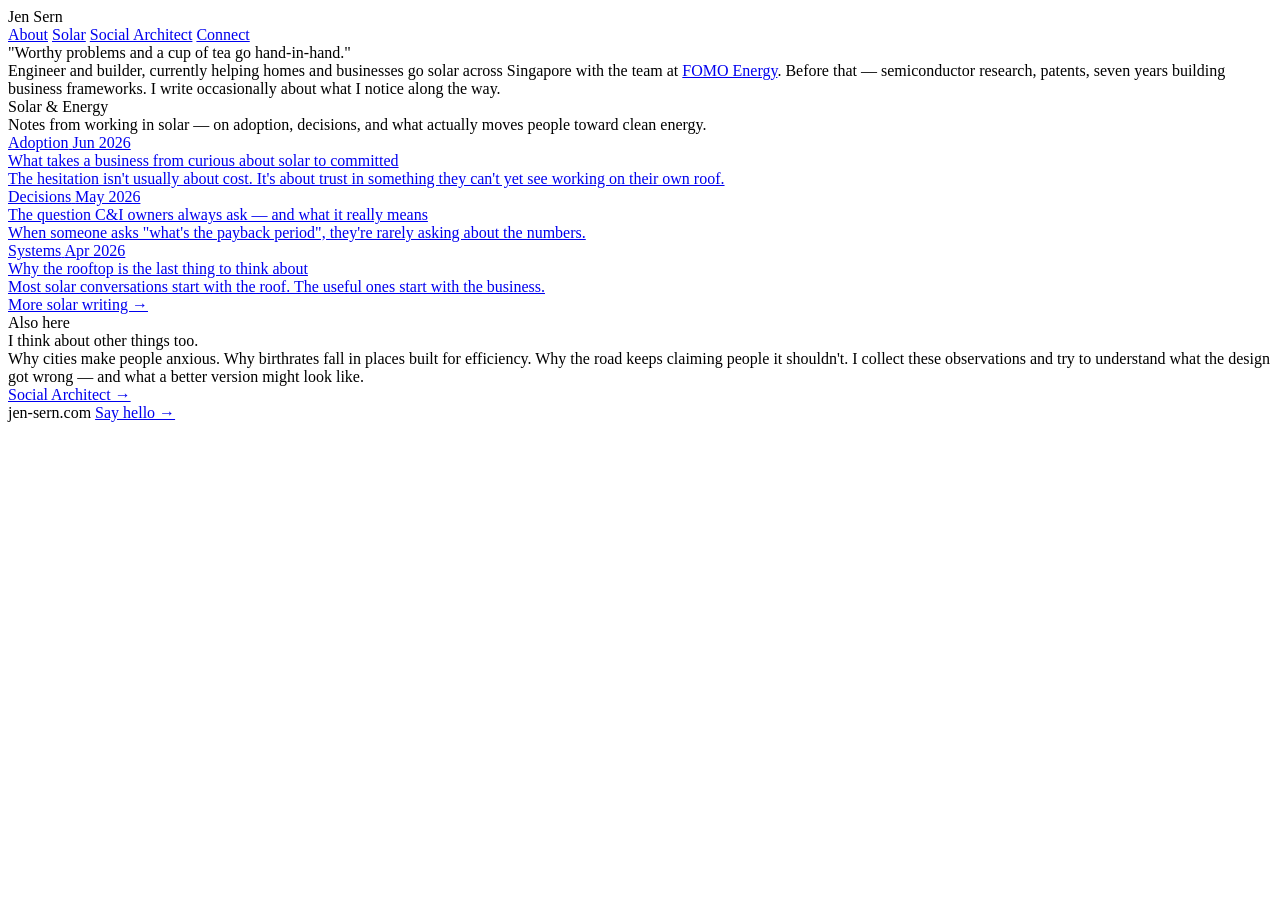
==== index.html @ 54c67ee9 "Add index.html" ====
<!DOCTYPE html>
<html lang="en">
<head>
  <meta charset="UTF-8">
  <meta name="viewport" content="width=device-width, initial-scale=1.0">
  <title>Jen Sern — Engineer, Builder, Observer</title>
  <meta name="description" content="Engineer and builder working in solar energy across Singapore. Occasional writer on clean energy, cities, and the systems that shape how we live.">
  <meta property="og:title" content="Jen Sern">
  <meta property="og:description" content="Engineer and builder working in solar energy across Singapore.">
  <meta property="og:url" content="https://jen-sern.com">
  <meta property="og:type" content="website">
  <link rel="canonical" href="https://jen-sern.com">
  <link rel="stylesheet" href="css/style.css">
</head>
<body>

  <nav>
    <div class="container">
      <span class="nav-name">Jen Sern</span>
      <div class="nav-links">
        <a href="about.html">About</a>
        <a href="solar/">Solar</a>
        <a href="social-architect/">Social Architect</a>
        <a href="about.html#connect">Connect</a>
      </div>
    </div>
  </nav>

  <main>

    <section class="hero">
      <div class="container">
        <div class="hero-quote">"Worthy problems and a cup of tea go hand-in-hand."</div>
        <div class="hero-body">
          Engineer and builder, currently helping homes and businesses go solar across Singapore with the team at <a href="https://fomo.energy" target="_blank" rel="noopener">FOMO Energy</a>. Before that — semiconductor research, patents, seven years building business frameworks. I write occasionally about what I notice along the way.
        </div>
      </div>
    </section>

    <section class="section">
      <div class="container">
        <div class="section-label">Solar &amp; Energy</div>
        <div class="section-desc">Notes from working in solar — on adoption, decisions, and what actually moves people toward clean energy.</div>

        <div class="post-list">

          <a href="solar/what-takes-a-business-from-curious-to-committed.html" class="post-item">
            <div class="post-meta">
              <span class="post-tag">Adoption</span>
              <span class="post-date">Jun 2026</span>
            </div>
            <div>
              <div class="post-title">What takes a business from curious about solar to committed</div>
              <div class="post-excerpt">The hesitation isn't usually about cost. It's about trust in something they can't yet see working on their own roof.</div>
            </div>
          </a>

          <a href="solar/the-question-ci-owners-always-ask.html" class="post-item">
            <div class="post-meta">
              <span class="post-tag">Decisions</span>
              <span class="post-date">May 2026</span>
            </div>
            <div>
              <div class="post-title">The question C&amp;I owners always ask — and what it really means</div>
              <div class="post-excerpt">When someone asks "what's the payback period", they're rarely asking about the numbers.</div>
            </div>
          </a>

          <a href="solar/why-the-rooftop-is-the-last-thing-to-think-about.html" class="post-item">
            <div class="post-meta">
              <span class="post-tag">Systems</span>
              <span class="post-date">Apr 2026</span>
            </div>
            <div>
              <div class="post-title">Why the rooftop is the last thing to think about</div>
              <div class="post-excerpt">Most solar conversations start with the roof. The useful ones start with the business.</div>
            </div>
          </a>

        </div>
        <a href="solar/" class="section-more">More solar writing →</a>
      </div>
    </section>

    <section class="sa-teaser">
      <div class="container">
        <div class="sa-inner">
          <div class="sa-eyebrow">Also here</div>
          <div class="sa-headline">I think about other things too.</div>
          <div class="sa-body">
            Why cities make people anxious. Why birthrates fall in places built for efficiency. Why the road keeps claiming people it shouldn't. I collect these observations and try to understand what the design got wrong — and what a better version might look like.
          </div>
          <a href="social-architect/" class="sa-link">Social Architect →</a>
        </div>
      </div>
    </section>

  </main>

  <footer>
    <div class="container">
      <span class="footer-left">jen-sern.com</span>
      <a href="about.html#connect" class="footer-right">Say hello →</a>
    </div>
  </footer>

</body>
</html>
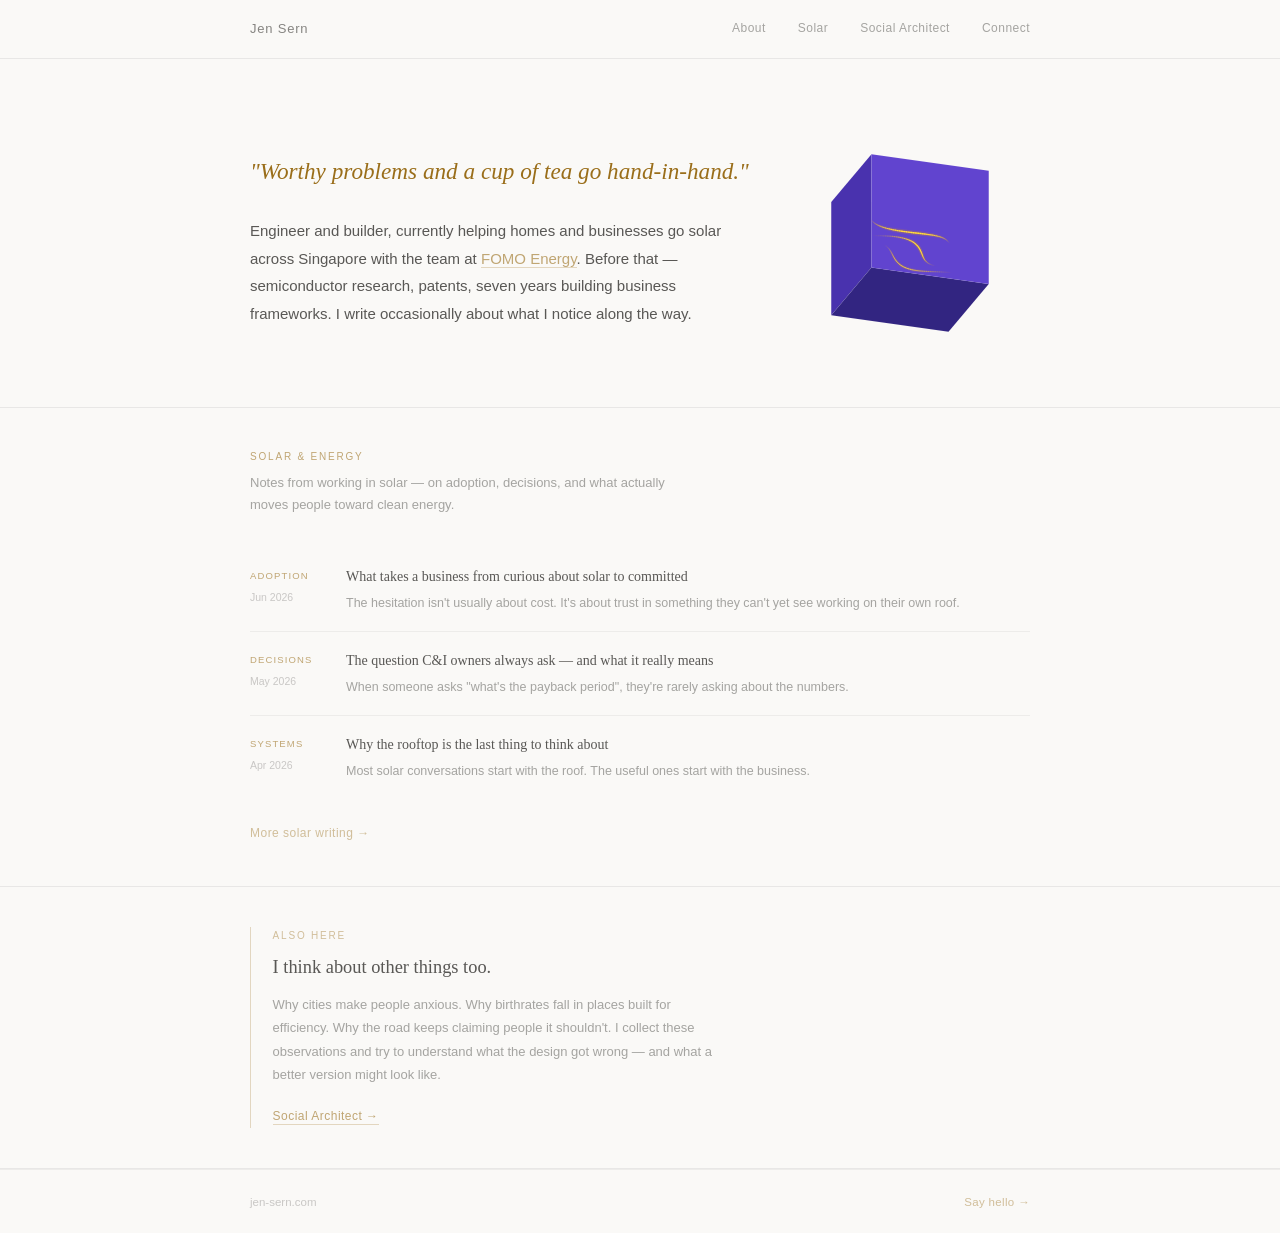
==== commit 76a80a05: "Add spinning cube to homepage hero" ====
--- a/index.html
+++ b/index.html
@@ -30,12 +30,167 @@
 
     <section class="hero">
       <div class="container">
-        <div class="hero-quote">"Worthy problems and a cup of tea go hand-in-hand."</div>
-        <div class="hero-body">
-          Engineer and builder, currently helping homes and businesses go solar across Singapore with the team at <a href="https://fomo.energy" target="_blank" rel="noopener">FOMO Energy</a>. Before that — semiconductor research, patents, seven years building business frameworks. I write occasionally about what I notice along the way.
+        <div class="hero-layout">
+          <div class="hero-text">
+            <div class="hero-quote">"Worthy problems and a cup of tea go hand-in-hand."</div>
+            <div class="hero-body">
+              Engineer and builder, currently helping homes and businesses go solar across Singapore with the team at <a href="https://fomo.energy" target="_blank" rel="noopener">FOMO Energy</a>. Before that — semiconductor research, patents, seven years building business frameworks. I write occasionally about what I notice along the way.
+            </div>
+          </div>
+          <div class="hero-cube">
+            <canvas id="impactCube" width="220" height="220"></canvas>
+          </div>
         </div>
       </div>
     </section>
+
+    <style>
+    .hero-layout {
+      display: grid;
+      grid-template-columns: 1fr 240px;
+      gap: 2.5rem;
+      align-items: center;
+    }
+    .hero-text { min-width: 0; }
+    .hero-cube {
+      display: flex;
+      align-items: center;
+      justify-content: center;
+    }
+    .hero-cube canvas {
+      display: block;
+      opacity: 0.92;
+    }
+    @media (max-width: 640px) {
+      .hero-layout {
+        grid-template-columns: 1fr;
+        gap: 1.5rem;
+      }
+      .hero-cube {
+        justify-content: center;
+      }
+      .hero-cube canvas {
+        width: 160px !important;
+        height: 160px !important;
+      }
+    }
+    </style>
+
+    <script>
+    (function(){
+    var V={
+      dot:function(a,b){return a[0]*b[0]+a[1]*b[1]+a[2]*b[2];},
+      cross:function(a,b){return[a[1]*b[2]-a[2]*b[1],a[2]*b[0]-a[0]*b[2],a[0]*b[1]-a[1]*b[0]];},
+      norm:function(v){var l=Math.sqrt(v[0]*v[0]+v[1]*v[1]+v[2]*v[2]);return l?[v[0]/l,v[1]/l,v[2]/l]:[0,1,0];}
+    };
+    function rot(v,ax,a){
+      var c=Math.cos(a),s=Math.sin(a),d=V.dot(v,ax),cr=V.cross(ax,v);
+      return[v[0]*c+cr[0]*s+ax[0]*d*(1-c),v[1]*c+cr[1]*s+ax[1]*d*(1-c),v[2]*c+cr[2]*s+ax[2]*d*(1-c)];
+    }
+    var camDir=V.norm([1,0.63,1]);
+    var camRight=V.norm(V.cross([0,1,0],camDir));
+    var camUp=V.cross(camDir,camRight);
+    function proj(pt,S,cx,cy){return[cx+V.dot(pt,camRight)*S,cy-V.dot(pt,camUp)*S];}
+    var BASE=[[-1,-1,-1],[1,-1,-1],[1,1,-1],[-1,1,-1],[-1,-1,1],[1,-1,1],[1,1,1],[-1,1,1]];
+    var FACES=[
+      {v:[0,1,2,3],n:[0,0,-1]},{v:[5,4,7,6],n:[0,0,1]},
+      {v:[4,0,3,7],n:[-1,0,0]},{v:[1,5,6,2],n:[1,0,0]},
+      {v:[4,5,1,0],n:[0,-1,0]},{v:[3,2,6,7],n:[0,1,0]},
+    ];
+    var COLORS=['#5535CC','#2E1890','#3A22A8','#4830C0','#221478','#6045D8'];
+    var canvas=document.getElementById('impactCube');
+    if(!canvas)return;
+    var ctx=canvas.getContext('2d');
+    var CX=110,CY=112,S=62;
+    var axis=[0,1,0];
+    var corners=BASE.map(function(v){return v.slice();});
+    var faceNorms=FACES.map(function(f){return f.n.slice();});
+    var STREAKS=[
+      {y:0.20,amp:0.22,freq:1.8,ph:0.0,spd:0.50,w:1.4,a:0.92},
+      {y:-0.10,amp:0.22,freq:1.8,ph:Math.PI*0.7,spd:0.50,w:1.2,a:0.82},
+      {y:-0.34,amp:0.18,freq:1.9,ph:Math.PI*1.4,spd:0.52,w:1.0,a:0.68},
+    ];
+    var N=55,time=0;
+    function drawStreak(s){
+      var pts=[];
+      for(var i=0;i<=N;i++){
+        var t=i/N,x=-0.85+t*1.70;
+        var z=s.amp*Math.sin(t*Math.PI*s.freq+s.ph+time*s.spd);
+        var y=s.y+0.022*Math.sin(t*Math.PI*2.2+time*0.38);
+        pts.push(proj([x,y,z],S,CX,CY));
+      }
+      ctx.lineCap='round';ctx.lineJoin='round';
+      for(var i=0;i<pts.length-1;i++){
+        var t=i/(pts.length-1),tp=Math.sin(t*Math.PI);
+        ctx.beginPath();ctx.moveTo(pts[i][0],pts[i][1]);ctx.lineTo(pts[i+1][0],pts[i+1][1]);
+        ctx.strokeStyle='rgba(200,140,20,'+(s.a*0.13*tp)+')';
+        ctx.lineWidth=s.w*3.2*tp;ctx.stroke();
+      }
+      for(var i=0;i<pts.length-1;i++){
+        var t=i/(pts.length-1),tp=Math.sin(t*Math.PI),m=0.3+0.7*tp;
+        ctx.beginPath();ctx.moveTo(pts[i][0],pts[i][1]);ctx.lineTo(pts[i+1][0],pts[i+1][1]);
+        ctx.strokeStyle='rgba('+(Math.round(190+m*55))+','+(Math.round(130+m*70))+',20,'+(s.a*0.88*tp)+')';
+        ctx.lineWidth=s.w*tp;ctx.stroke();
+      }
+      ctx.globalCompositeOperation='lighter';
+      for(var i=0;i<pts.length-1;i++){
+        var t=i/(pts.length-1),tp=Math.sin(t*Math.PI);
+        if(tp<0.15)continue;
+        ctx.beginPath();ctx.moveTo(pts[i][0],pts[i][1]);ctx.lineTo(pts[i+1][0],pts[i+1][1]);
+        ctx.strokeStyle='rgba(255,228,95,'+(s.a*0.30*tp)+')';
+        ctx.lineWidth=s.w*0.28*tp;ctx.stroke();
+      }
+      ctx.globalCompositeOperation='source-over';
+    }
+    function convexHull(pts){
+      var n=pts.length;if(n<3)return pts;
+      var start=0;
+      for(var i=1;i<n;i++)if(pts[i][0]<pts[start][0])start=i;
+      var hull=[],cur=start,count=0;
+      do{
+        hull.push(pts[cur]);var nxt=(cur+1)%n;
+        for(var i=0;i<n;i++){
+          var cross=(pts[nxt][0]-pts[cur][0])*(pts[i][1]-pts[cur][1])-(pts[nxt][1]-pts[cur][1])*(pts[i][0]-pts[cur][0]);
+          if(cross<0)nxt=i;
+        }
+        cur=nxt;count++;
+      }while(cur!==start&&count<=n);
+      return hull;
+    }
+    function frame(){
+      requestAnimationFrame(frame);
+      ctx.clearRect(0,0,220,220);
+      time+=0.010;
+      corners=corners.map(function(v){return rot(v,axis,0.007);});
+      faceNorms=faceNorms.map(function(n){return rot(n,axis,0.007);});
+      var pc=corners.map(function(v){return proj(v,S,CX,CY);});
+      var fd=FACES.map(function(f,fi){
+        var depth=f.v.reduce(function(s,i){return s+corners[i][2];},0)/4;
+        var visible=V.dot(faceNorms[fi],camDir)<0;
+        return{fi:fi,v:f.v,depth:depth,visible:visible};
+      });
+      fd.sort(function(a,b){return b.depth-a.depth;});
+      fd.forEach(function(d){
+        if(!d.visible)return;
+        ctx.beginPath();
+        var p=pc[d.v[0]];ctx.moveTo(p[0],p[1]);
+        for(var k=1;k<4;k++){var q=pc[d.v[k]];ctx.lineTo(q[0],q[1]);}
+        ctx.closePath();
+        ctx.fillStyle=COLORS[d.fi];ctx.fill();
+        ctx.strokeStyle='rgba(255,255,255,0.06)';ctx.lineWidth=0.6;ctx.stroke();
+      });
+      var hull=convexHull(pc);
+      ctx.save();
+      ctx.beginPath();
+      ctx.moveTo(hull[0][0],hull[0][1]);
+      for(var i=1;i<hull.length;i++)ctx.lineTo(hull[i][0],hull[i][1]);
+      ctx.closePath();ctx.clip();
+      STREAKS.forEach(function(s){drawStreak(s);});
+      ctx.restore();
+    }
+    frame();
+    })();
+    </script>
 
     <section class="section">
       <div class="container">
--- a/css/style.css
+++ b/css/style.css
@@ -0,0 +1,452 @@
+/* ─────────────────────────────────────────
+   jen-sern.com — shared stylesheet
+   Warm white base. Quiet, editorial.
+───────────────────────────────────────── */
+
+*, *::before, *::after { box-sizing: border-box; margin: 0; padding: 0; }
+
+:root {
+  --bg:           #faf9f7;
+  --bg-subtle:    #f4f2ee;
+  --text:         #1a1916;
+  --text-body:    rgba(26,25,22,0.72);
+  --text-muted:   rgba(26,25,22,0.52);
+  --text-faint:   rgba(26,25,22,0.38);
+  --text-ghost:   rgba(26,25,22,0.22);
+  --amber:        #9a6e1a;
+  --amber-muted:  rgba(154,110,26,0.6);
+  --amber-faint:  rgba(154,110,26,0.25);
+  --border:       rgba(0,0,0,0.07);
+  --border-light: rgba(0,0,0,0.05);
+  --serif:        'Georgia', 'Times New Roman', serif;
+  --sans:         -apple-system, BlinkMacSystemFont, 'Segoe UI', sans-serif;
+  --max-w:        860px;
+  --post-max-w:   640px;
+}
+
+html { font-size: 16px; }
+
+body {
+  background: var(--bg);
+  color: var(--text);
+  font-family: var(--sans);
+  font-size: 15px;
+  line-height: 1.75;
+  -webkit-font-smoothing: antialiased;
+}
+
+a { color: inherit; text-decoration: none; }
+
+/* ── LAYOUT ── */
+.container {
+  max-width: var(--max-w);
+  margin: 0 auto;
+  padding: 0 2.5rem;
+}
+
+/* ── NAV ── */
+nav {
+  border-bottom: 0.5px solid var(--border);
+  padding: 1.1rem 0;
+  background: var(--bg);
+}
+nav .container {
+  display: flex;
+  align-items: center;
+  justify-content: space-between;
+}
+.nav-name {
+  font-size: 13px;
+  letter-spacing: 0.06em;
+  color: var(--text-muted);
+}
+.nav-links {
+  display: flex;
+  gap: 2rem;
+  font-size: 12px;
+  color: var(--text-faint);
+  letter-spacing: 0.04em;
+}
+.nav-links a:hover { color: var(--text-muted); }
+.nav-links a.active { color: var(--amber-muted); }
+
+/* ── HERO ── */
+.hero {
+  padding: 4.5rem 0 3.5rem;
+  border-bottom: 0.5px solid var(--border);
+}
+.hero-quote {
+  font-family: var(--serif);
+  font-size: 1.45rem;
+  font-weight: 400;
+  font-style: italic;
+  color: var(--amber);
+  margin-bottom: 1.75rem;
+  max-width: 520px;
+  line-height: 1.5;
+}
+.hero-body {
+  font-size: 15px;
+  line-height: 1.85;
+  color: var(--text-body);
+  max-width: 500px;
+}
+.hero-body em {
+  color: var(--text);
+  font-style: normal;
+}
+.hero-body a {
+  color: var(--amber-muted);
+  border-bottom: 0.5px solid var(--amber-faint);
+}
+
+/* ── SECTION ── */
+.section {
+  padding: 2.5rem 0;
+  border-bottom: 0.5px solid var(--border);
+}
+.section-label {
+  font-size: 10px;
+  letter-spacing: 0.18em;
+  text-transform: uppercase;
+  color: var(--amber-muted);
+  margin-bottom: 0.4rem;
+}
+.section-desc {
+  font-size: 13px;
+  color: var(--text-faint);
+  line-height: 1.7;
+  max-width: 440px;
+  margin-bottom: 2rem;
+}
+
+/* ── POST LIST ── */
+.post-list { display: flex; flex-direction: column; }
+
+.post-item {
+  display: grid;
+  grid-template-columns: 80px 1fr;
+  gap: 1rem;
+  padding: 1.1rem 0;
+  border-bottom: 0.5px solid var(--border-light);
+  align-items: start;
+  transition: opacity 0.15s;
+}
+.post-item:last-child { border-bottom: none; }
+.post-item:hover { opacity: 0.75; }
+
+.post-meta { padding-top: 2px; }
+.post-tag {
+  font-size: 9.5px;
+  letter-spacing: 0.12em;
+  text-transform: uppercase;
+  color: var(--amber-muted);
+  display: block;
+  margin-bottom: 0.25rem;
+}
+.post-date {
+  font-size: 10.5px;
+  color: var(--text-ghost);
+  display: block;
+}
+.post-title {
+  font-family: var(--serif);
+  font-size: 14px;
+  color: var(--text-body);
+  line-height: 1.55;
+  font-weight: 400;
+}
+.post-excerpt {
+  font-size: 12.5px;
+  color: var(--text-faint);
+  line-height: 1.65;
+  margin-top: 0.35rem;
+}
+.section-more {
+  font-size: 12px;
+  color: var(--amber-muted);
+  margin-top: 1.5rem;
+  letter-spacing: 0.04em;
+  display: inline-block;
+  opacity: 0.7;
+}
+.section-more:hover { opacity: 1; }
+
+/* ── SOCIAL ARCHITECT TEASER ── */
+.sa-teaser {
+  padding: 2.5rem 0;
+  border-bottom: 0.5px solid var(--border);
+}
+.sa-inner {
+  border-left: 1.5px solid var(--amber-faint);
+  padding-left: 1.35rem;
+  max-width: 480px;
+}
+.sa-eyebrow {
+  font-size: 10px;
+  letter-spacing: 0.18em;
+  text-transform: uppercase;
+  color: var(--amber-muted);
+  opacity: 0.7;
+  margin-bottom: 0.6rem;
+}
+.sa-headline {
+  font-family: var(--serif);
+  font-size: 1.15rem;
+  font-weight: 400;
+  color: var(--text-body);
+  line-height: 1.5;
+  margin-bottom: 0.75rem;
+}
+.sa-body {
+  font-size: 13px;
+  color: var(--text-faint);
+  line-height: 1.78;
+  margin-bottom: 1rem;
+}
+.sa-link {
+  font-size: 12px;
+  color: var(--amber-muted);
+  letter-spacing: 0.04em;
+  border-bottom: 0.5px solid var(--amber-faint);
+  padding-bottom: 1px;
+}
+.sa-link:hover { color: var(--amber); }
+
+/* ── ABOUT STRIP ── */
+.about-grid {
+  display: grid;
+  grid-template-columns: 1fr 1fr;
+  gap: 3rem;
+  padding: 2.5rem 0;
+}
+.about-label {
+  font-size: 10px;
+  letter-spacing: 0.16em;
+  text-transform: uppercase;
+  color: var(--text-ghost);
+  margin-bottom: 0.75rem;
+}
+.about-text {
+  font-size: 13.5px;
+  color: var(--text-muted);
+  line-height: 1.8;
+}
+.about-text em {
+  color: var(--text-body);
+  font-style: normal;
+}
+
+/* ── FOOTER ── */
+footer {
+  padding: 1.35rem 0;
+  border-top: 0.5px solid var(--border-light);
+}
+footer .container {
+  display: flex;
+  align-items: center;
+  justify-content: space-between;
+}
+.footer-left {
+  font-size: 11.5px;
+  color: var(--text-ghost);
+}
+.footer-right {
+  font-size: 11.5px;
+  color: var(--amber-muted);
+  opacity: 0.7;
+  letter-spacing: 0.03em;
+}
+.footer-right:hover { opacity: 1; }
+
+/* ── POST PAGE ── */
+.post-header {
+  padding: 3.5rem 0 2.5rem;
+  border-bottom: 0.5px solid var(--border);
+  max-width: var(--post-max-w);
+  margin: 0 auto;
+  padding-left: 2.5rem;
+  padding-right: 2.5rem;
+}
+.post-header .post-tag {
+  font-size: 10px;
+  margin-bottom: 0.85rem;
+  display: block;
+}
+.post-header h1 {
+  font-family: var(--serif);
+  font-size: 1.7rem;
+  font-weight: 400;
+  line-height: 1.35;
+  color: var(--text);
+  margin-bottom: 1rem;
+}
+.post-header .post-date { font-size: 11.5px; }
+
+.post-body {
+  padding: 2.5rem 2.5rem 3rem;
+  max-width: var(--post-max-w);
+  margin: 0 auto;
+  font-family: var(--serif);
+  font-size: 15.5px;
+  line-height: 1.88;
+  color: var(--text-body);
+}
+.post-body p { margin-bottom: 1.6rem; }
+.post-body h2 {
+  font-family: var(--serif);
+  font-size: 1.1rem;
+  font-weight: 400;
+  color: var(--text);
+  margin: 2.25rem 0 0.85rem;
+}
+.post-body em { font-style: italic; }
+.post-body strong { color: var(--text); font-weight: 600; }
+.post-body blockquote {
+  border-left: 1.5px solid var(--amber-faint);
+  padding-left: 1.35rem;
+  color: var(--text-muted);
+  font-style: italic;
+  margin: 1.75rem 0;
+}
+
+.post-footer {
+  padding: 1.5rem 2.5rem 3rem;
+  border-top: 0.5px solid var(--border);
+  display: flex;
+  justify-content: space-between;
+  font-size: 12.5px;
+  color: var(--text-ghost);
+  max-width: var(--post-max-w);
+  margin: 0 auto;
+}
+.post-footer a { color: var(--amber-muted); }
+.post-footer a:hover { color: var(--amber); }
+
+/* ── LISTING PAGE ── */
+.listing-header {
+  padding: 3.5rem 0 2.5rem;
+  border-bottom: 0.5px solid var(--border);
+}
+.listing-header h1 {
+  font-family: var(--serif);
+  font-size: 1.5rem;
+  font-weight: 400;
+  color: var(--text);
+  margin-bottom: 0.6rem;
+  margin-top: 0.75rem;
+}
+.listing-header p {
+  font-size: 13.5px;
+  color: var(--text-faint);
+  max-width: 440px;
+  line-height: 1.75;
+}
+.listing-posts { padding: 1rem 0 3rem; }
+
+/* ── SCALE TAGS (Social Architect) ── */
+.scale-tags {
+  display: flex;
+  gap: 1.5rem;
+  margin-top: 1.25rem;
+  font-size: 11px;
+  color: var(--amber-muted);
+  letter-spacing: 0.06em;
+  opacity: 0.7;
+}
+
+/* ── RESPONSIVE ── */
+@media (max-width: 640px) {
+  .container { padding: 0 1.25rem; }
+  .nav-links { gap: 1.25rem; font-size: 11px; }
+  .hero { padding: 2.5rem 0 2rem; }
+  .hero-quote { font-size: 1.2rem; }
+  .about-grid { grid-template-columns: 1fr; gap: 1.75rem; }
+  .post-item { grid-template-columns: 1fr; gap: 0.3rem; }
+  .post-meta { display: flex; gap: 1rem; align-items: center; }
+  .post-header { padding-left: 1.25rem; padding-right: 1.25rem; }
+  .post-body { padding: 2rem 1.25rem 2.5rem; font-size: 15px; }
+  .post-footer { padding-left: 1.25rem; padding-right: 1.25rem; }
+}
+
+/* ── REACTION WIDGET ── */
+.post-response {
+  margin-top: 2.5rem;
+  padding-top: 1.75rem;
+  border-top: 0.5px solid var(--border);
+}
+.post-response-label {
+  font-size: 10px;
+  letter-spacing: 0.16em;
+  text-transform: uppercase;
+  color: var(--amber-muted);
+  margin-bottom: 0.85rem;
+}
+.post-response-btns {
+  display: flex;
+  gap: 0.6rem;
+  flex-wrap: wrap;
+  margin-bottom: 1rem;
+  align-items: center;
+}
+.pr-btn {
+  display: flex;
+  align-items: center;
+  gap: 0.45rem;
+  font-size: 12px;
+  padding: 0.45rem 1rem;
+  border-radius: 2px;
+  border: 0.5px solid var(--border);
+  background: transparent;
+  color: var(--text-muted);
+  cursor: pointer;
+  font-family: var(--sans);
+  transition: all 0.15s;
+  line-height: 1;
+}
+.pr-btn:hover { border-color: var(--amber-muted); color: var(--amber); }
+.pr-btn.active { border-color: var(--amber-muted); color: var(--amber); background: rgba(154,110,26,0.06); }
+.pr-count {
+  font-size: 11px;
+  font-weight: 600;
+  min-width: 14px;
+  text-align: center;
+  opacity: 0.8;
+}
+.pr-send-btn {
+  font-size: 12px;
+  padding: 0.5rem 1.25rem;
+  background: var(--amber-muted);
+  border: none;
+  color: var(--bg);
+  border-radius: 2px;
+  cursor: pointer;
+  font-family: var(--sans);
+  font-weight: 600;
+}
+.pr-send-btn:hover { opacity: 0.85; }
+.post-support-form {
+  margin-top: 0.85rem;
+  padding: 1rem;
+  background: var(--bg-subtle);
+  border-radius: 4px;
+  border: 0.5px solid var(--border);
+}
+.post-support-form input,
+.post-support-form textarea {
+  width: 100%;
+  background: var(--bg);
+  border: 0.5px solid var(--border);
+  color: var(--text);
+  font-size: 13.5px;
+  font-family: var(--sans);
+  padding: 0.5rem 0.75rem;
+  border-radius: 3px;
+  margin-bottom: 0.6rem;
+  outline: none;
+  display: block;
+}
+.post-support-form textarea {
+  min-height: 80px;
+  resize: vertical;
+}
